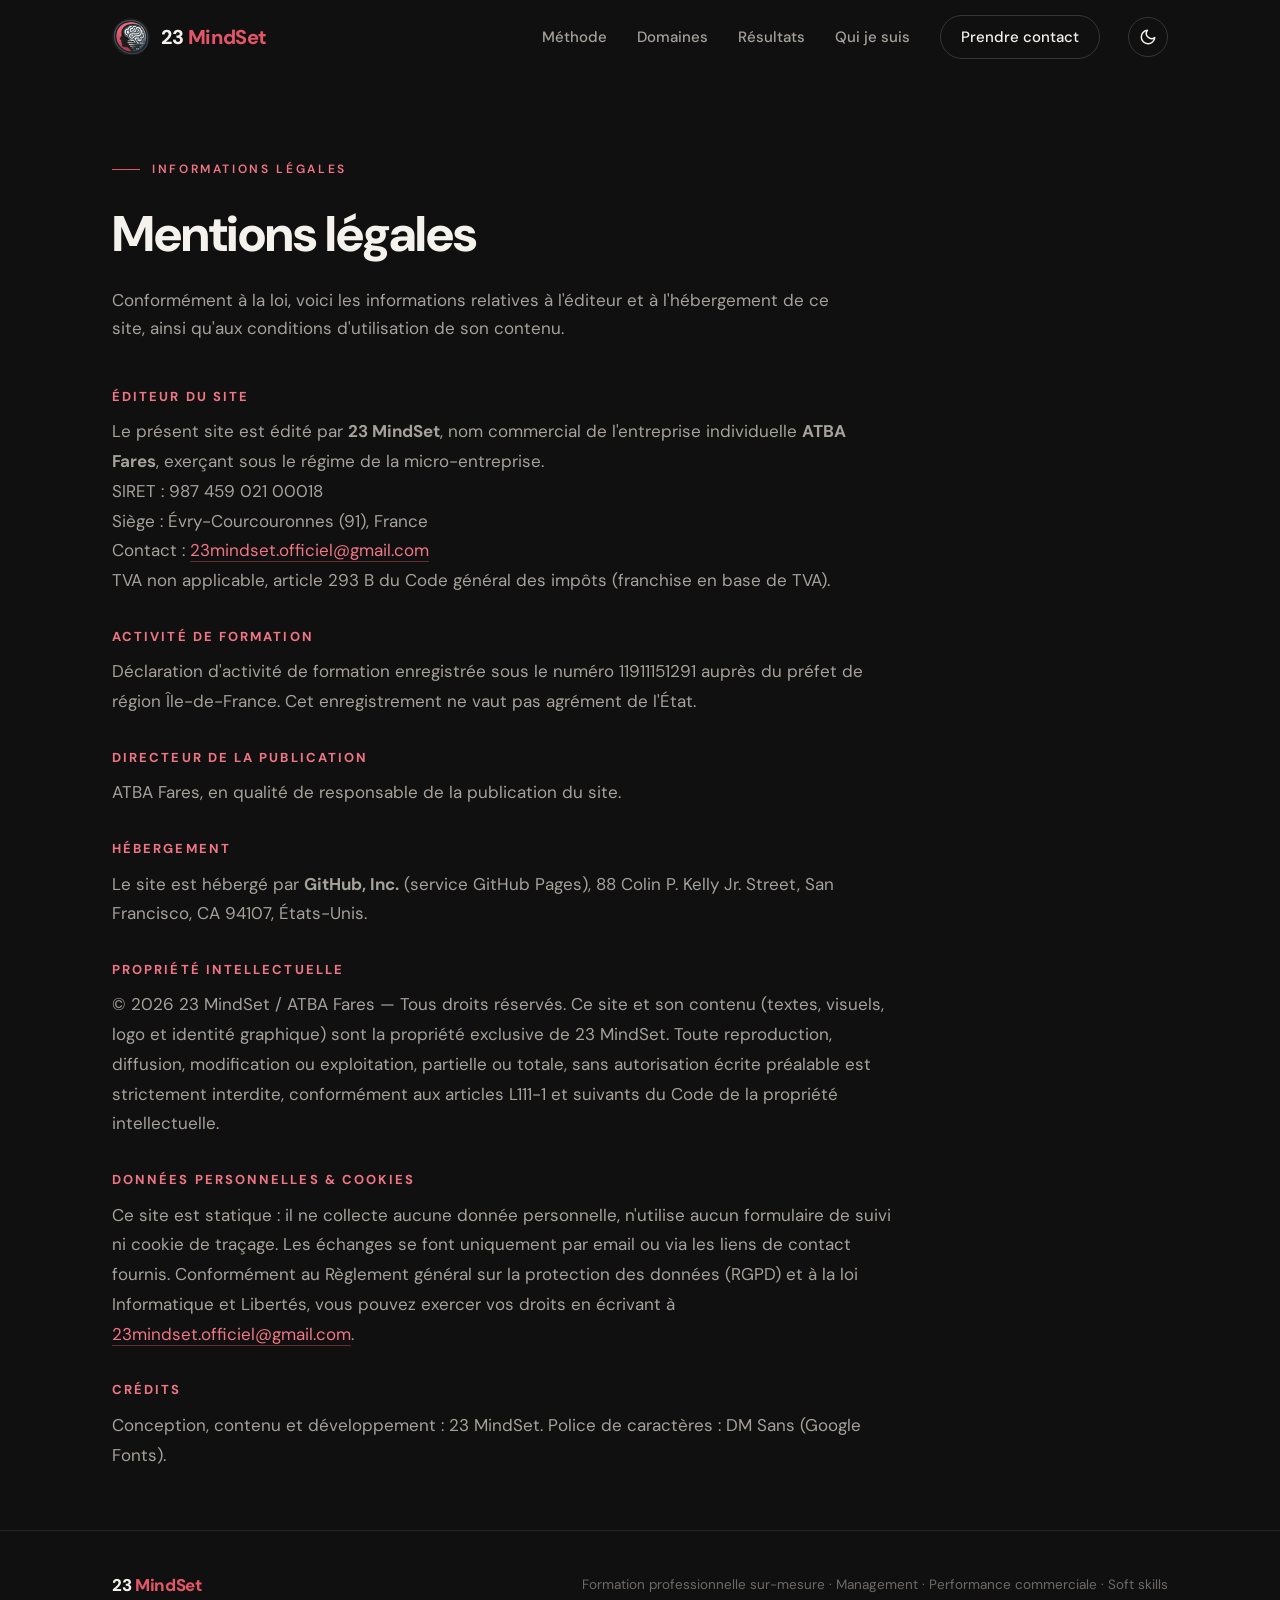
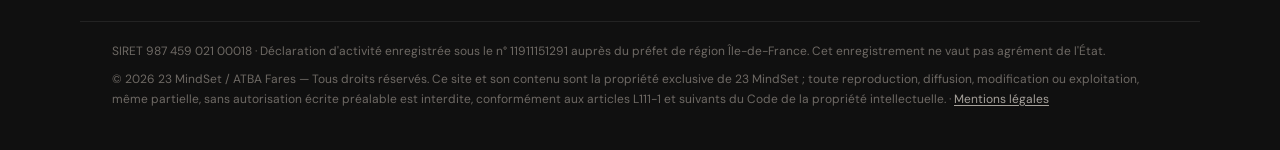
==== mentions-legales.html @ 66ff0cec "Add files via upload" ====
<!DOCTYPE html>
<html lang="fr">
<head>
<meta charset="UTF-8">
<meta name="viewport" content="width=device-width, initial-scale=1.0">
<title>Mentions légales — 23 MindSet</title>
<meta name="description" content="Mentions légales du site 23 MindSet — éditeur, hébergeur, propriété intellectuelle et données personnelles.">
<script>try{var t=localStorage.getItem('23ms-theme');if(t==='light')document.documentElement.setAttribute('data-theme','light');}catch(e){}</script>
<link rel="preconnect" href="https://fonts.googleapis.com">
<link rel="preconnect" href="https://fonts.gstatic.com" crossorigin>
<link href="https://fonts.googleapis.com/css2?family=DM+Sans:opsz,wght@9..40,400;9..40,500;9..40,600;9..40,700;9..40,800&display=swap" rel="stylesheet">
<link rel="stylesheet" href="style.css">
</head>
<body>

<header id="head" class="scrolled">
  <div class="wrap nav">
    <a href="index.html" class="logo">
      <img class="logo-icon" src="logo-clair.png" alt="23 MindSet">
      <img class="logo-icon-dark" src="logo-sombre.png" alt="23 MindSet">
      <span class="logo-word">23&nbsp;<span>MindSet</span></span>
    </a>
    <div class="nav-right">
      <nav class="nav-links" id="menu">
        <a href="index.html#methode">Méthode</a>
        <a href="index.html#domaines">Domaines</a>
        <a href="index.html#preuves">Résultats</a>
        <a href="qui-je-suis.html">Qui je suis</a>
        <a href="index.html#contact" class="nav-cta">Prendre contact</a>
      </nav>
      <button class="theme-btn" onclick="toggleTheme()" aria-label="Changer de thème">
        <svg class="ic-moon" width="18" height="18" viewBox="0 0 24 24" fill="none" stroke="currentColor" stroke-width="2" stroke-linecap="round" stroke-linejoin="round"><path d="M21 12.79A9 9 0 1 1 11.21 3 7 7 0 0 0 21 12.79z"/></svg>
        <svg class="ic-sun" width="18" height="18" viewBox="0 0 24 24" fill="none" stroke="currentColor" stroke-width="2" stroke-linecap="round" stroke-linejoin="round"><circle cx="12" cy="12" r="4"/><path d="M12 2v2M12 20v2M4.93 4.93l1.41 1.41M17.66 17.66l1.41 1.41M2 12h2M20 12h2M6.34 17.66l-1.41 1.41M19.07 4.93l-1.41 1.41"/></svg>
      </button>
      <button class="burger" id="burger" aria-label="Ouvrir le menu">
        <svg width="26" height="26" viewBox="0 0 24 24" fill="none" stroke="currentColor" stroke-width="2"><line x1="3" y1="7" x2="21" y2="7"/><line x1="3" y1="12" x2="21" y2="12"/><line x1="3" y1="17" x2="21" y2="17"/></svg>
      </button>
    </div>
  </div>
</header>

<main id="top">
  <section class="legal">
    <div class="wrap">
      <span class="eyebrow">Informations légales</span>
      <h1>Mentions légales</h1>
      <p class="lead">Conformément à la loi, voici les informations relatives à l'éditeur et à l'hébergement de ce site, ainsi qu'aux conditions d'utilisation de son contenu.</p>

      <div class="legal-block">
        <h2>Éditeur du site</h2>
        <p>Le présent site est édité par <strong>23 MindSet</strong>, nom commercial de l'entreprise individuelle <strong>ATBA Fares</strong>, exerçant sous le régime de la micro-entreprise.<br>
        SIRET : 987 459 021 00018<br>
        Siège : Évry-Courcouronnes (91), France<br>
        Contact : <a href="mailto:23mindset.officiel@gmail.com">23mindset.officiel@gmail.com</a><br>
        TVA non applicable, article 293 B du Code général des impôts (franchise en base de TVA).</p>
      </div>

      <div class="legal-block">
        <h2>Activité de formation</h2>
        <p>Déclaration d'activité de formation enregistrée sous le numéro 11911151291 auprès du préfet de région Île-de-France. Cet enregistrement ne vaut pas agrément de l'État.</p>
      </div>

      <div class="legal-block">
        <h2>Directeur de la publication</h2>
        <p>ATBA Fares, en qualité de responsable de la publication du site.</p>
      </div>

      <div class="legal-block">
        <h2>Hébergement</h2>
        <p>Le site est hébergé par <strong>GitHub, Inc.</strong> (service GitHub Pages), 88 Colin P. Kelly Jr. Street, San Francisco, CA 94107, États-Unis.</p>
      </div>

      <div class="legal-block">
        <h2>Propriété intellectuelle</h2>
        <p>© <span data-year>2026</span> 23 MindSet / ATBA Fares — Tous droits réservés. Ce site et son contenu (textes, visuels, logo et identité graphique) sont la propriété exclusive de 23 MindSet. Toute reproduction, diffusion, modification ou exploitation, partielle ou totale, sans autorisation écrite préalable est strictement interdite, conformément aux articles L111-1 et suivants du Code de la propriété intellectuelle.</p>
      </div>

      <div class="legal-block">
        <h2>Données personnelles &amp; cookies</h2>
        <p>Ce site est statique : il ne collecte aucune donnée personnelle, n'utilise aucun formulaire de suivi ni cookie de traçage. Les échanges se font uniquement par email ou via les liens de contact fournis. Conformément au Règlement général sur la protection des données (RGPD) et à la loi Informatique et Libertés, vous pouvez exercer vos droits en écrivant à <a href="mailto:23mindset.officiel@gmail.com">23mindset.officiel@gmail.com</a>.</p>
      </div>

      <div class="legal-block">
        <h2>Crédits</h2>
        <p>Conception, contenu et développement : 23 MindSet. Police de caractères : DM Sans (Google Fonts).</p>
      </div>
    </div>
  </section>
</main>

<footer>
  <div class="wrap foot">
    <span class="logo">23&nbsp;<span style="color:var(--accent)">MindSet</span></span>
    <small>Formation professionnelle sur-mesure · Management · Performance commerciale · Soft skills</small>
  </div>
  <div class="wrap foot-legal">
    <small>SIRET 987&nbsp;459&nbsp;021&nbsp;00018 · Déclaration d'activité enregistrée sous le n°&nbsp;11911151291 auprès du préfet de région Île-de-France. Cet enregistrement ne vaut pas agrément de l'État.</small>
    <small>© <span data-year>2026</span> 23&nbsp;MindSet / ATBA&nbsp;Fares — Tous droits réservés. Ce site et son contenu sont la propriété exclusive de 23&nbsp;MindSet ; toute reproduction, diffusion, modification ou exploitation, même partielle, sans autorisation écrite préalable est interdite, conformément aux articles L111-1 et suivants du Code de la propriété intellectuelle. · <a href="mentions-legales.html">Mentions légales</a></small>
  </div>
</footer>

<script src="script.js"></script>
</body>
</html>
---- style.css ----
/* ============================================================
   23 MindSet — feuille de style partagée
   Thème sombre par défaut · thème clair via [data-theme="light"]
   ============================================================ */

:root{
  --bg:#101010;
  --surface:#161616;
  --surface-2:#1c1c1c;
  --line:rgba(255,255,255,0.08);
  --line-strong:rgba(255,255,255,0.16);
  --ink:#F5F2EE;
  --ink-soft:#A6A19B;
  --ink-mute:#6E6964;
  --accent:#E25667;
  --accent-soft:#F07585;
  --glow:rgba(226,86,103,0.16);
  --maxw:1120px;
}

[data-theme="light"]{
  --bg:#FBFAF8;
  --surface:#F2EFEA;
  --surface-2:#EAE6DF;
  --line:rgba(20,16,12,0.10);
  --line-strong:rgba(20,16,12,0.18);
  --ink:#1A1612;
  --ink-soft:#5B5650;
  --ink-mute:#928C84;
  --accent:#D33E54;
  --accent-soft:#E25667;
  --glow:rgba(211,62,84,0.12);
}

*{box-sizing:border-box;margin:0;padding:0}
html{scroll-behavior:smooth}
body{
  background:var(--bg);
  color:var(--ink);
  font-family:'DM Sans',system-ui,sans-serif;
  font-size:17px;line-height:1.65;
  -webkit-font-smoothing:antialiased;
  overflow-x:hidden;
  transition:background .4s ease,color .4s ease;
}
@media (prefers-reduced-motion:reduce){
  html{scroll-behavior:auto}
  *{animation:none!important;transition:none!important}
}

a{color:inherit;text-decoration:none}
.wrap{max-width:var(--maxw);margin:0 auto;padding:0 32px}
.eyebrow{
  font-size:12px;font-weight:600;letter-spacing:.22em;text-transform:uppercase;
  color:var(--accent-soft);display:inline-flex;align-items:center;gap:12px;
}
.eyebrow::before{content:"";width:28px;height:1px;background:var(--accent)}

/* ---------- NAV ---------- */
header{
  position:fixed;top:0;left:0;right:0;z-index:50;
  background:transparent;backdrop-filter:blur(0px);
  transition:background .4s ease,backdrop-filter .4s ease,border-color .4s ease;
  border-bottom:1px solid transparent;
}
header.scrolled{
  background:color-mix(in srgb,var(--bg) 82%,transparent);
  backdrop-filter:blur(14px);
  border-bottom:1px solid var(--line);
}
.nav{display:flex;align-items:center;justify-content:space-between;height:74px}
.logo{font-weight:800;font-size:20px;letter-spacing:-.02em;color:var(--ink)}
.logo-word span{color:var(--accent)}
.nav .logo{display:inline-flex;align-items:center;gap:11px}
.logo-icon,.logo-icon-dark{height:38px;width:auto;border-radius:50%;display:none}
.nav .logo-icon-dark{display:block}
[data-theme="light"] .nav .logo-icon-dark{display:none}
[data-theme="light"] .nav .logo-icon{display:block}
.nav-right{display:flex;align-items:center;gap:28px}
.nav-links{display:flex;gap:30px;align-items:center}
.nav-links a{font-size:15px;color:var(--ink-soft);font-weight:500;transition:color .2s}
.nav-links a:hover{color:var(--ink)}
.nav-links a.active{color:var(--ink)}
.nav-cta{
  border:1px solid var(--line-strong);border-radius:100px;padding:9px 20px!important;
  color:var(--ink)!important;transition:border-color .2s,background .2s;
}
.nav-cta:hover{border-color:var(--accent);background:color-mix(in srgb,var(--accent) 10%,transparent)}

.theme-btn{
  background:none;border:1px solid var(--line-strong);border-radius:50%;
  width:40px;height:40px;display:grid;place-items:center;cursor:pointer;color:var(--ink);
  transition:border-color .2s,transform .2s;flex:0 0 auto;
}
.theme-btn:hover{border-color:var(--accent);transform:translateY(-1px)}
.theme-btn svg{display:block}
.theme-btn .ic-sun{display:none}
[data-theme="light"] .theme-btn .ic-sun{display:block}
[data-theme="light"] .theme-btn .ic-moon{display:none}

.burger{display:none;background:none;border:0;color:var(--ink);cursor:pointer;padding:8px}
.burger svg{display:block}

/* ---------- HERO ---------- */
.hero{position:relative;padding:190px 0 110px}
.hero-watermark{
  position:absolute;right:-40px;top:50%;transform:translateY(-50%);
  width:460px;height:460px;background:no-repeat center/contain;
  background-image:url('logo-sombre.png');opacity:.06;pointer-events:none;z-index:0;
}
[data-theme="light"] .hero-watermark{background-image:url('watermark-clair.png');opacity:.06}
.hero-glow{
  position:absolute;top:-10%;right:-5%;width:620px;height:620px;
  background:radial-gradient(circle,var(--glow),transparent 65%);
  filter:blur(20px);pointer-events:none;z-index:0;
}
.hero .wrap{position:relative;z-index:1}
.hero h1{
  font-size:clamp(44px,7vw,86px);line-height:1.02;font-weight:800;
  letter-spacing:-.035em;margin:26px 0 0;max-width:14ch;
}
.hero h1 .em{color:var(--accent)}
.hero p.lead{
  margin-top:30px;max-width:54ch;font-size:clamp(18px,2.2vw,21px);
  color:var(--ink-soft);line-height:1.6;
}
.hero-actions{margin-top:42px;display:flex;gap:18px;align-items:center;flex-wrap:wrap}
.btn{
  display:inline-flex;align-items:center;gap:10px;font-weight:600;font-size:16px;
  border-radius:100px;padding:15px 28px;transition:transform .2s,background .2s,border-color .2s;
}
.btn-primary{background:var(--accent);color:#fff}
.btn-primary:hover{background:var(--accent-soft);transform:translateY(-2px)}
.btn-ghost{border:1px solid var(--line-strong);color:var(--ink)}
.btn-ghost:hover{border-color:var(--ink-soft)}
.hero-stats{
  margin-top:64px;display:flex;gap:0;flex-wrap:wrap;
  border-top:1px solid var(--line);padding-top:30px;
}
.hero-stat{padding-right:48px;margin-right:48px;border-right:1px solid var(--line)}
.hero-stat:last-child{border-right:0;margin-right:0;padding-right:0}
.hero-stat .n{font-size:30px;font-weight:800;letter-spacing:-.02em}
.hero-stat .l{font-size:14px;color:var(--ink-mute);margin-top:2px}

/* ---------- SECTION SHELL ---------- */
section{position:relative}
.block{padding:104px 0;position:relative;overflow:hidden}
.block .wrap{position:relative;z-index:1}
.sec-wm{
  position:absolute;width:420px;height:420px;background:no-repeat center/contain;
  background-image:url('logo-sombre.png');opacity:.04;pointer-events:none;z-index:0;
}
[data-theme="light"] .sec-wm{background-image:url('watermark-clair.png');opacity:.05}
.sec-wm.left{left:-140px;top:50%;transform:translateY(-50%)}
.sec-wm.right{right:-140px;top:50%;transform:translateY(-50%)}
.block-head{max-width:62ch}
.block-head h2{
  font-size:clamp(30px,4.4vw,46px);font-weight:700;letter-spacing:-.03em;
  line-height:1.08;margin-top:18px;
}
.block-head p{margin-top:18px;color:var(--ink-soft);font-size:18px;max-width:52ch}

/* ---------- METHODE (signature : fil rouge) ---------- */
.method{background:var(--surface);border-top:1px solid var(--line);border-bottom:1px solid var(--line)}
.timeline{margin-top:64px;position:relative}
.timeline::before{
  content:"";position:absolute;left:0;top:14px;height:calc(100% - 28px);width:2px;
  background:linear-gradient(180deg,var(--accent),color-mix(in srgb,var(--accent) 15%,transparent));
}
.steps{display:grid;gap:30px}
.step{position:relative;padding-left:42px}
.step .dot{
  position:absolute;left:-7px;top:6px;width:16px;height:16px;border-radius:50%;
  background:var(--bg);border:3px solid var(--accent);
}
.step .k{font-size:13px;font-weight:700;letter-spacing:.18em;text-transform:uppercase;color:var(--accent-soft)}
.step h3{font-size:23px;font-weight:700;letter-spacing:-.02em;margin:6px 0 8px}
.step p{color:var(--ink-soft);max-width:62ch}
@media(min-width:860px){
  .timeline::before{left:0;top:7px;transform:none;height:2px;width:100%;
    background:linear-gradient(90deg,var(--accent),color-mix(in srgb,var(--accent) 15%,transparent));}
  .steps{grid-template-columns:repeat(3,1fr);gap:36px}
  .step{padding-left:0;padding-top:48px}
  .step .dot{left:0;top:0}
}

/* ---------- DOMAINES ---------- */
.domains-grid{margin-top:60px;display:grid;gap:20px;grid-template-columns:1fr}
@media(min-width:760px){.domains-grid{grid-template-columns:repeat(3,1fr)}}
.domain{
  background:var(--surface);border:1px solid var(--line);border-radius:18px;padding:34px 30px;
  transition:border-color .25s,transform .25s,background .25s;
}
.domain:hover{border-color:var(--line-strong);transform:translateY(-4px);background:var(--surface-2)}
.domain .num{font-size:13px;font-weight:700;color:var(--accent);letter-spacing:.1em}
.domain h3{font-size:22px;font-weight:700;letter-spacing:-.02em;margin:14px 0 14px}
.domain ul{list-style:none;display:flex;flex-direction:column;gap:9px}
.domain li{color:var(--ink-soft);font-size:15.5px;padding-left:18px;position:relative}
.domain li::before{content:"";position:absolute;left:0;top:11px;width:6px;height:6px;border-radius:50%;background:var(--accent)}

/* ---------- PREUVES ---------- */
.proof{background:var(--surface);border-top:1px solid var(--line);border-bottom:1px solid var(--line)}
.global-sat{
  margin-top:56px;display:flex;align-items:baseline;gap:22px;flex-wrap:wrap;
  border:1px solid var(--line-strong);border-radius:20px;padding:36px 40px;background:var(--bg);
}
.global-sat .big{font-size:clamp(54px,9vw,86px);font-weight:800;letter-spacing:-.04em;line-height:.9;color:var(--ink)}
.global-sat .big span{color:var(--accent)}
.global-sat .desc{font-size:18px;color:var(--ink-soft);max-width:34ch}

.themes{margin-top:24px;display:grid;gap:20px;grid-template-columns:1fr}
@media(min-width:720px){.themes{grid-template-columns:repeat(2,1fr)}}
.theme-card{
  border:1px solid var(--line);border-radius:18px;padding:30px 28px;background:var(--bg);
  display:flex;flex-direction:column;transition:border-color .25s,transform .25s;
}
.theme-card:hover{border-color:var(--line-strong);transform:translateY(-3px)}
.theme-card .topline{display:flex;align-items:flex-start;justify-content:space-between;gap:14px}
.theme-card .name{font-size:16px;font-weight:700;letter-spacing:-.01em;flex:1;line-height:1.3}
.theme-card .pct{font-size:34px;font-weight:800;letter-spacing:-.03em;color:var(--accent);line-height:1;white-space:nowrap}
.theme-card .quote{margin-top:22px;padding-top:22px;border-top:1px solid var(--line);flex:1;display:flex;flex-direction:column}
.theme-card .quote .mark{color:var(--accent);font-size:34px;line-height:.5;font-weight:800;height:18px}
.theme-card .quote p{color:var(--ink);font-size:15.5px;line-height:1.55;margin:12px 0 16px;flex:1}
.theme-card .quote .by{font-size:13.5px;color:var(--ink-mute);font-weight:500}

.reco-head{margin-top:88px}
.reco-head h3{font-size:24px;font-weight:700;letter-spacing:-.02em}
.reco-head p{color:var(--ink-soft);margin-top:8px;max-width:56ch}
.recos{margin-top:34px;display:grid;gap:20px;grid-template-columns:1fr}
@media(min-width:760px){.recos{grid-template-columns:repeat(3,1fr)}}
.reco{border:1px solid var(--line);border-radius:18px;padding:28px 26px;background:var(--bg)}
.reco p{color:var(--ink);font-size:15.5px;line-height:1.55}
.reco .who{margin-top:20px;padding-top:18px;border-top:1px solid var(--line)}
.reco .who .name{font-weight:700;font-size:15px}
.reco .who .role{color:var(--ink-mute);font-size:13.5px;margin-top:2px}

/* ---------- CONTACT ---------- */
.contact{padding:120px 0 110px}
.contact-card{
  border:1px solid var(--line-strong);border-radius:28px;padding:60px 48px;
  background:linear-gradient(160deg,var(--surface-2),var(--bg));position:relative;overflow:hidden;
}
.contact-card::after{
  content:"";position:absolute;right:-80px;bottom:-120px;width:380px;height:380px;
  background:radial-gradient(circle,var(--glow),transparent 60%);pointer-events:none;
}
.contact-card h2{font-size:clamp(30px,4.6vw,48px);font-weight:800;letter-spacing:-.03em;line-height:1.05;position:relative}
.contact-card p{color:var(--ink-soft);font-size:19px;margin-top:18px;max-width:48ch;position:relative}
.contact-actions{margin-top:38px;display:flex;gap:16px;flex-wrap:wrap;position:relative}

/* ---------- PAGE QUI JE SUIS ---------- */
.about{padding:170px 0 40px;position:relative;overflow:hidden}
.about .wrap{position:relative;z-index:1}
.about-watermark{
  position:absolute;right:-130px;bottom:-90px;width:540px;height:540px;
  background:no-repeat center/contain;background-image:url('logo-sombre.png');
  opacity:.05;pointer-events:none;z-index:0;
}
[data-theme="light"] .about-watermark{background-image:url('watermark-clair.png');opacity:.055}
.about-grid{display:grid;gap:48px;grid-template-columns:1fr}
@media(min-width:900px){.about-grid{grid-template-columns:240px 1fr;gap:56px;align-items:start}}
.portrait{
  position:relative;border-radius:50%;overflow:hidden;aspect-ratio:1/1;max-width:240px;
  border:1px solid var(--line-strong);
  background:
    radial-gradient(circle at 30% 20%,color-mix(in srgb,var(--accent) 22%,transparent),transparent 55%),
    linear-gradient(160deg,var(--surface-2),var(--surface));
  display:grid;place-items:center;text-align:center;
}
.portrait img{width:100%;height:100%;object-fit:cover;object-position:center 22%;display:block}
.portrait .photo-clair{display:none}
[data-theme="light"] .portrait .photo-sombre{display:none}
[data-theme="light"] .portrait .photo-clair{display:block}
.portrait .ph{padding:30px;color:var(--ink-mute)}
.portrait .ph .badge{font-size:46px;font-weight:800;color:var(--accent);letter-spacing:-.03em}
.portrait .ph small{display:block;margin-top:10px;font-size:13px;letter-spacing:.04em}
.about-body .eyebrow{margin-bottom:18px}
.about-body h1{font-size:clamp(34px,5vw,54px);font-weight:800;letter-spacing:-.03em;line-height:1.04}
.about-body .intro{font-size:20px;color:var(--ink-soft);margin-top:22px;line-height:1.6}
.about-body h3{font-size:19px;font-weight:700;margin:34px 0 10px;letter-spacing:-.01em}
.about-body p{color:var(--ink-soft);margin-top:12px;line-height:1.7}
.about-body p strong{color:var(--ink);font-weight:600}
.values{margin-top:30px;display:grid;gap:14px;grid-template-columns:1fr}
@media(min-width:600px){.values{grid-template-columns:1fr 1fr}}
.value{border:1px solid var(--line);border-radius:14px;padding:18px 20px;background:var(--surface)}
.value .vt{font-weight:700;font-size:15px}
.value .vd{color:var(--ink-soft);font-size:14px;margin-top:5px;line-height:1.5}
.about-cta{margin-top:40px;display:flex;gap:16px;flex-wrap:wrap}

/* ---------- FOOTER ---------- */
footer{border-top:1px solid var(--line);padding:40px 0}
.foot{display:flex;justify-content:space-between;align-items:center;flex-wrap:wrap;gap:16px}
.foot .logo{font-size:17px}
.foot small{color:var(--ink-mute);font-size:13.5px}
.foot-legal{margin-top:22px;padding-top:20px;border-top:1px solid var(--line);display:grid;gap:8px}
.foot-legal small{display:block;color:var(--ink-mute);font-size:12px;line-height:1.65}

/* ---------- REVEAL ---------- */
.reveal{opacity:0;transform:translateY(24px);transition:opacity .7s ease,transform .7s ease}
.reveal.in{opacity:1;transform:none}

/* ---------- MOBILE NAV ---------- */
@media(max-width:820px){
  .wrap{padding:0 22px}
  .nav-links{
    position:fixed;inset:74px 0 auto 0;background:color-mix(in srgb,var(--bg) 97%,transparent);
    backdrop-filter:blur(14px);flex-direction:column;gap:0;padding:8px 22px 22px;
    border-bottom:1px solid var(--line);transform:translateY(-130%);
    transition:transform .35s ease;align-items:stretch;
  }
  .nav-links.open{transform:none}
  .nav-links a{padding:16px 0;border-bottom:1px solid var(--line);font-size:17px}
  .nav-links a:last-child{border-bottom:0}
  .nav-cta{text-align:center;margin-top:12px;border-radius:100px}
  .burger{display:block}
  .hero-stat{padding-right:28px;margin-right:28px;margin-bottom:14px}
  .global-sat{padding:30px 28px;gap:14px}
}

/* Lien mentions légales dans le footer */
.foot-legal a{color:var(--ink-soft);text-decoration:underline;text-underline-offset:2px}
.foot-legal a:hover{color:var(--accent-soft)}

/* Page Mentions légales */
.legal{padding:150px 0 30px;position:relative}
.legal .eyebrow{color:var(--accent-soft)}
.legal h1{font-size:clamp(32px,5vw,50px);font-weight:800;letter-spacing:-.02em;margin:14px 0 10px}
.legal .lead{color:var(--ink-soft);max-width:62ch;margin-bottom:44px;font-size:17px}
.legal-block{max-width:780px;margin:0 0 30px}
.legal-block h2{font-size:13px;font-weight:700;letter-spacing:.16em;text-transform:uppercase;color:var(--accent-soft);margin-bottom:10px}
.legal-block p{color:var(--ink-soft);line-height:1.75}
.legal-block a{color:var(--accent-soft);text-decoration:none;border-bottom:1px solid color-mix(in srgb,var(--accent) 40%,transparent)}
.legal-block a:hover{color:var(--accent)}
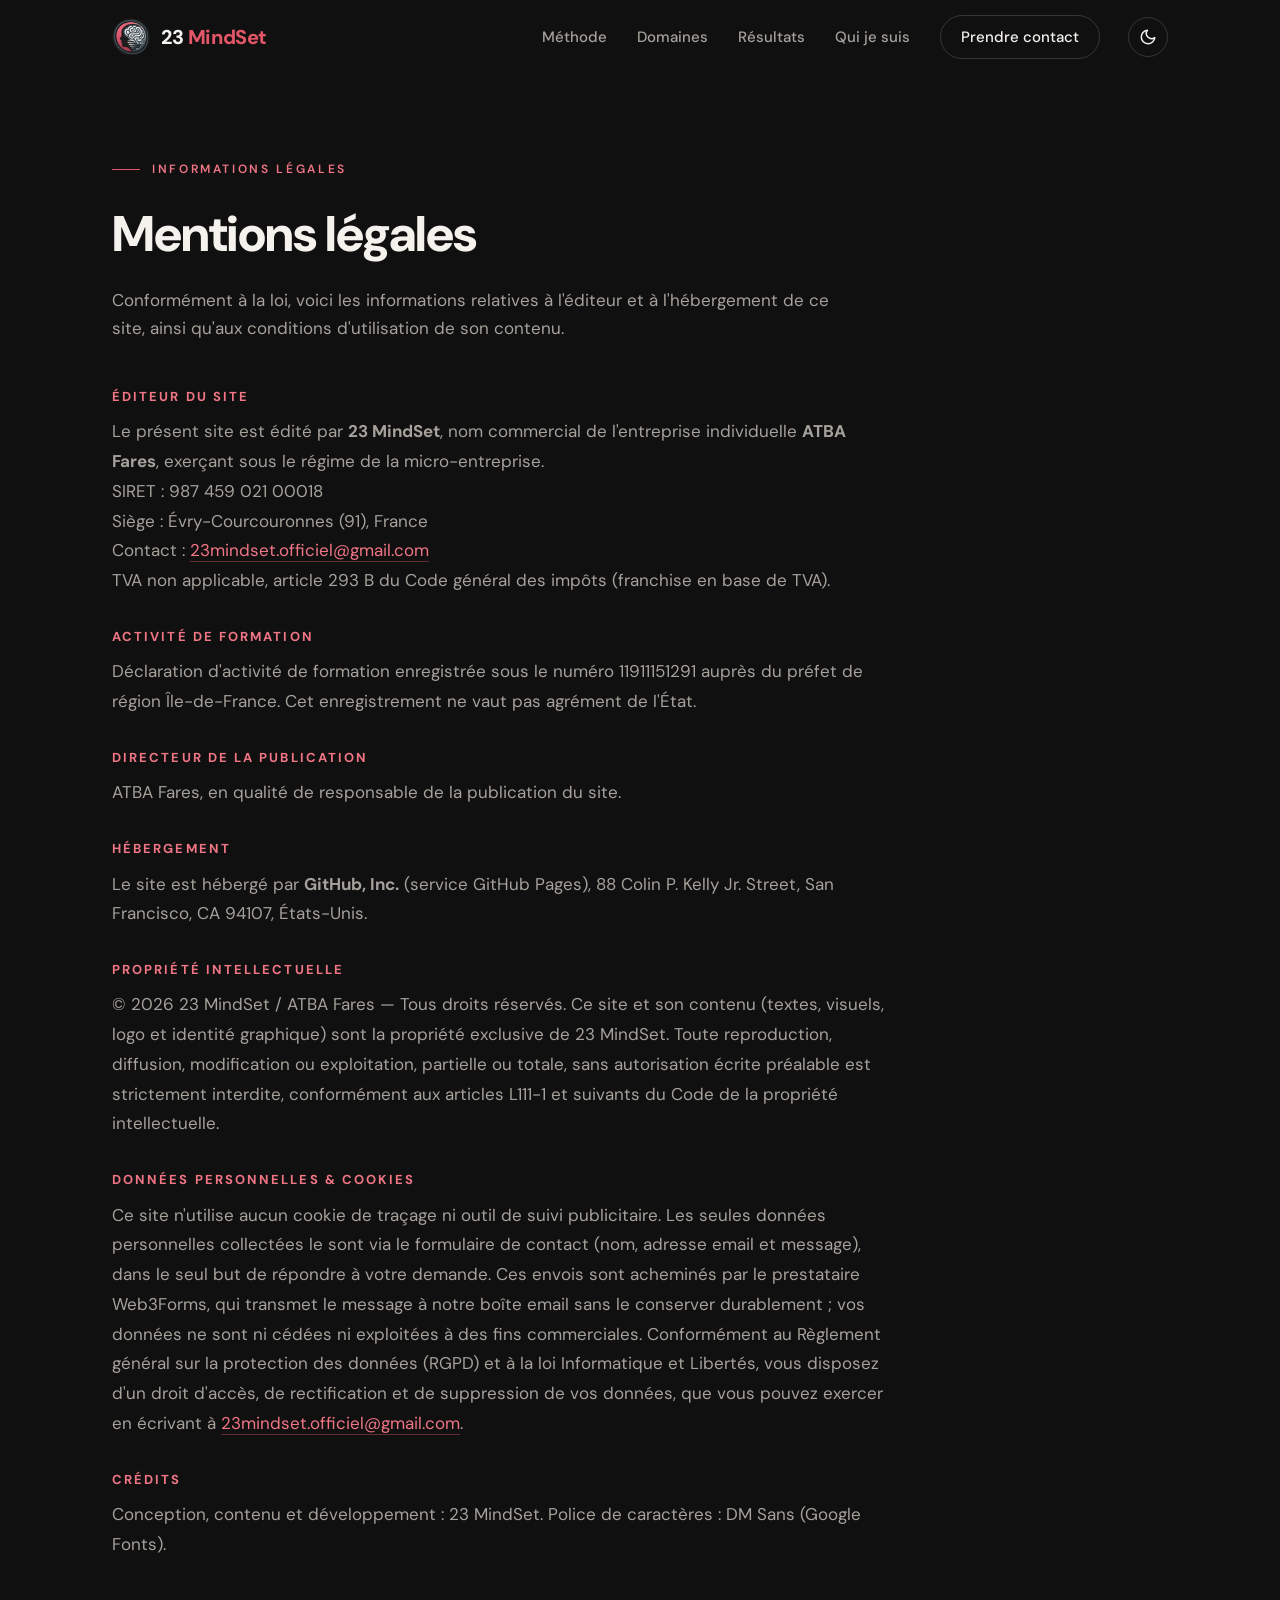
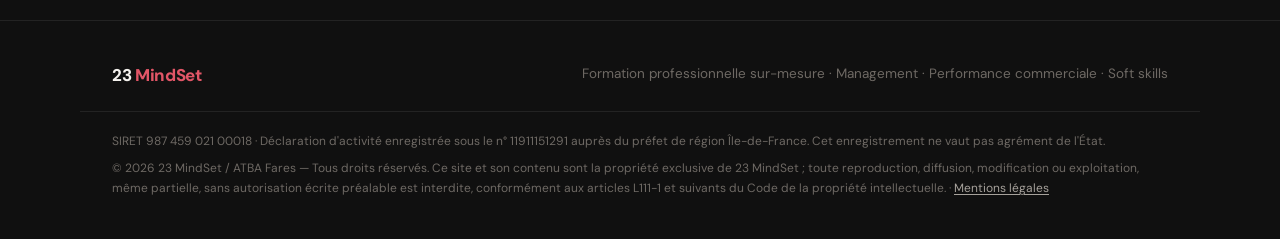
==== commit 22d8e58d: "Add files via upload" ====
--- a/mentions-legales.html
+++ b/mentions-legales.html
@@ -77,7 +77,7 @@
 
       <div class="legal-block">
         <h2>Données personnelles &amp; cookies</h2>
-        <p>Ce site est statique : il ne collecte aucune donnée personnelle, n'utilise aucun formulaire de suivi ni cookie de traçage. Les échanges se font uniquement par email ou via les liens de contact fournis. Conformément au Règlement général sur la protection des données (RGPD) et à la loi Informatique et Libertés, vous pouvez exercer vos droits en écrivant à <a href="mailto:23mindset.officiel@gmail.com">23mindset.officiel@gmail.com</a>.</p>
+        <p>Ce site n'utilise aucun cookie de traçage ni outil de suivi publicitaire. Les seules données personnelles collectées le sont via le formulaire de contact (nom, adresse email et message), dans le seul but de répondre à votre demande. Ces envois sont acheminés par le prestataire Web3Forms, qui transmet le message à notre boîte email sans le conserver durablement ; vos données ne sont ni cédées ni exploitées à des fins commerciales. Conformément au Règlement général sur la protection des données (RGPD) et à la loi Informatique et Libertés, vous disposez d'un droit d'accès, de rectification et de suppression de vos données, que vous pouvez exercer en écrivant à <a href="mailto:23mindset.officiel@gmail.com">23mindset.officiel@gmail.com</a>.</p>
       </div>
 
       <div class="legal-block">
--- a/style.css
+++ b/style.css
@@ -331,3 +331,18 @@
 .legal-block p{color:var(--ink-soft);line-height:1.75}
 .legal-block a{color:var(--accent-soft);text-decoration:none;border-bottom:1px solid color-mix(in srgb,var(--accent) 40%,transparent)}
 .legal-block a:hover{color:var(--accent)}
+
+/* Formulaire de contact */
+.contact-form{margin-top:26px;display:grid;gap:14px;text-align:left}
+.form-row{display:grid;gap:14px}
+@media(min-width:560px){.form-row{grid-template-columns:1fr 1fr}}
+.contact-form input[type=text],.contact-form input[type=email],.contact-form textarea{
+  width:100%;padding:14px 16px;border-radius:12px;border:1px solid var(--line-strong);
+  background:var(--surface);color:var(--ink);font:inherit;font-size:15px;outline:none;transition:border-color .15s}
+.contact-form input::placeholder,.contact-form textarea::placeholder{color:var(--ink-mute)}
+.contact-form input:focus,.contact-form textarea:focus{border-color:var(--accent)}
+.contact-form textarea{resize:vertical;min-height:120px}
+.contact-form .hp{position:absolute!important;left:-9999px}
+.form-foot{display:flex;gap:12px;flex-wrap:wrap;align-items:center;margin-top:4px}
+.form-status{font-size:14px;color:var(--accent-soft);min-height:1em;margin:2px 0 0}
+.form-consent{font-size:12px;color:var(--ink-mute);line-height:1.5;margin:0}
